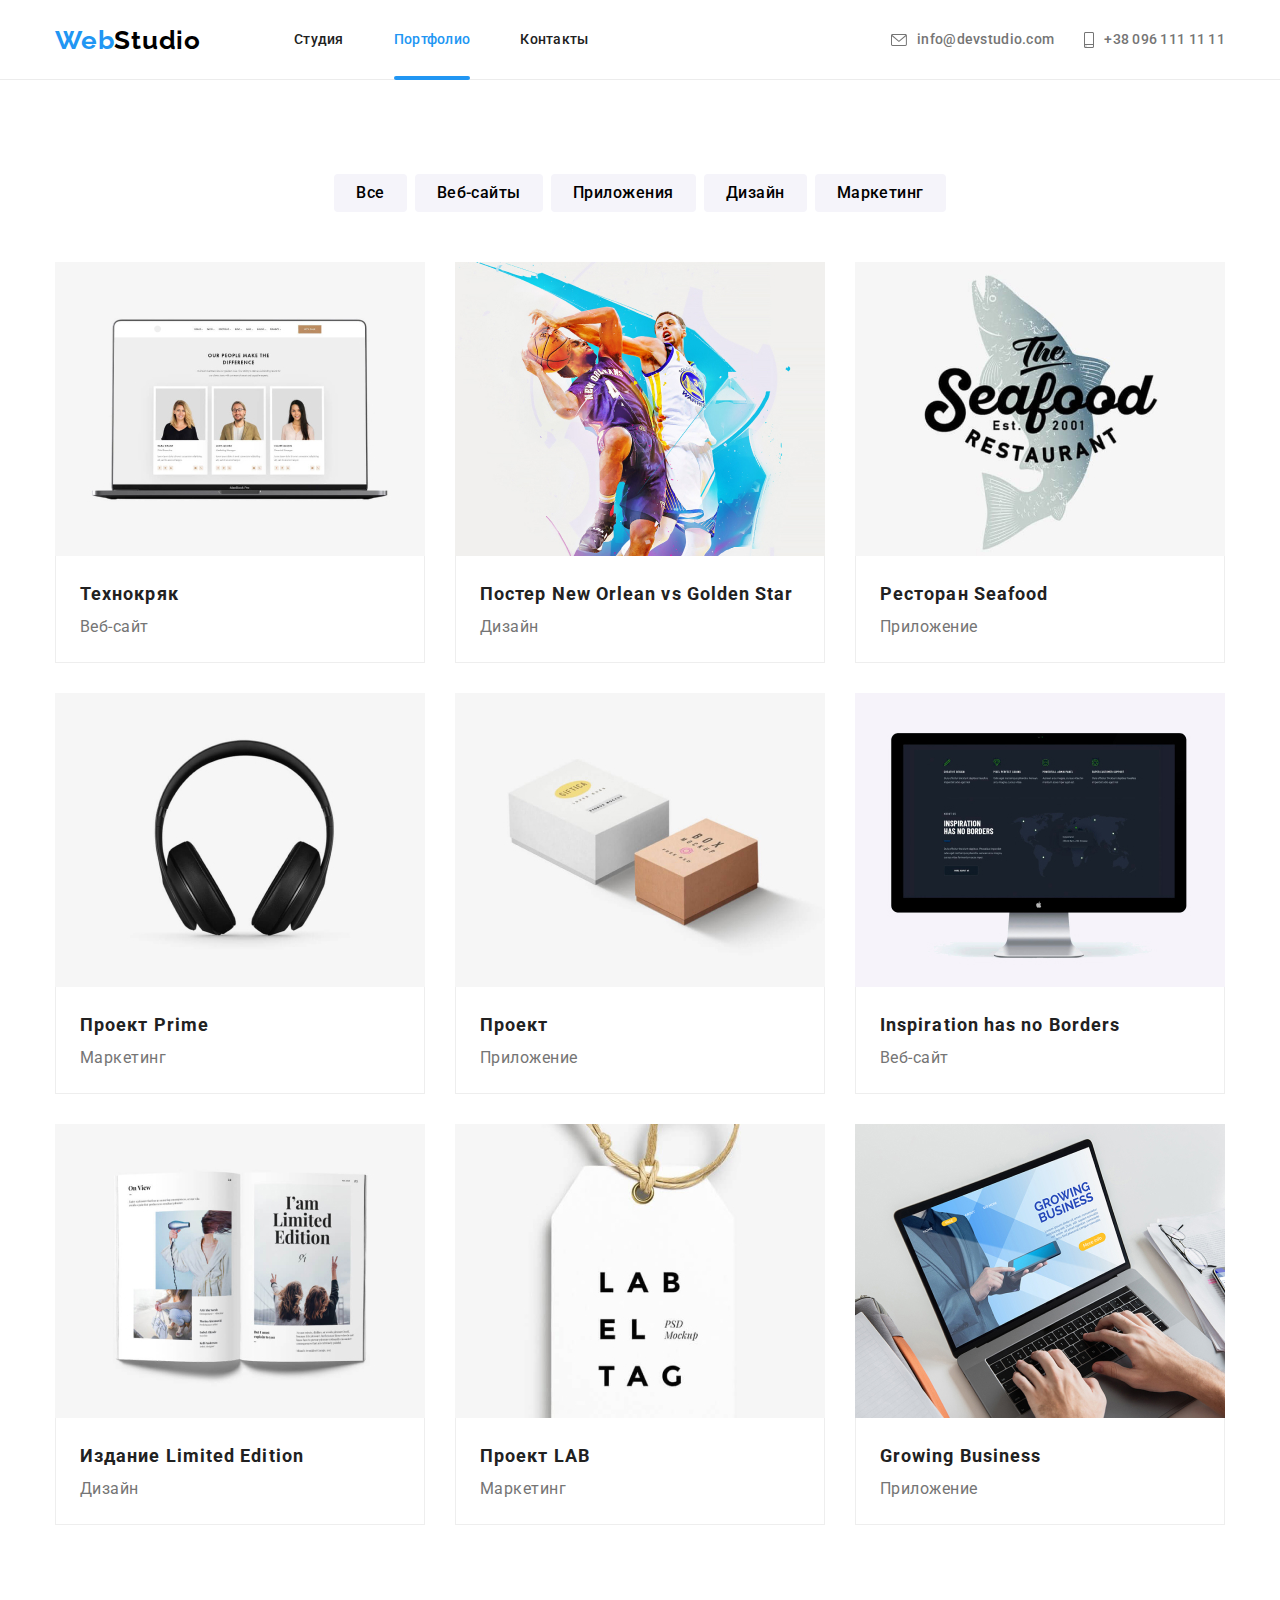
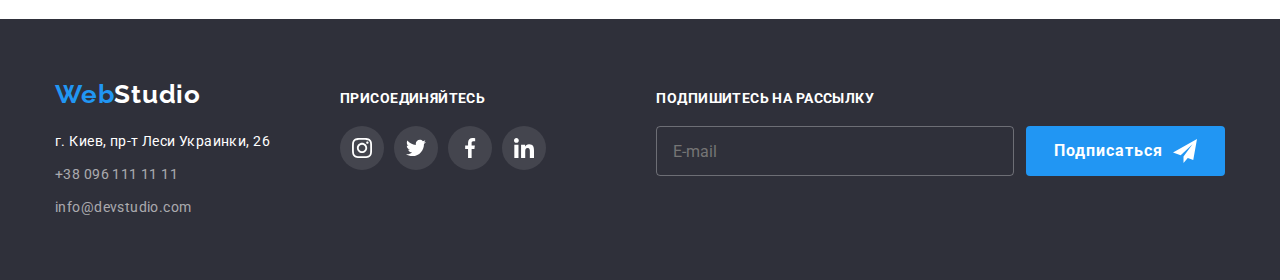
==== portfolio.html @ edb8c0cb "copy hw-6" ====
<!DOCTYPE html>
<html lang="ru">
  <head>
    <meta charset="UTF-8" />
    <meta http-equiv="X-UA-Compatible" content="IE=edge" />
    <meta name="viewport" content="width=device-width, initial-scale=1.0" />
    <title>Document</title>
    <link rel="preconnect" href="https://fonts.googleapis.com" />
    <link rel="preconnect" href="https://fonts.gstatic.com" crossorigin />
    <link
      href="https://fonts.googleapis.com/css2?family=Raleway:wght@700&family=Roboto:wght@400;500;700;900&display=swap"
      rel="stylesheet"
    />
    <link
      rel="stylesheet"
      href="https://cdnjs.cloudflare.com/ajax/libs/modern-normalize/1.1.0/modern-normalize.css"
    />
    <link rel="stylesheet" href="./css/styles.css" />
  </head>

  <body>
    <!-- header section -->
    <header class="header">
      <div class="header-container container">
        <nav class="navigation">
          <a class="logo link" lang="en" href="index.html">
            Web<span class="logo-header">Studio</span>
          </a>
          <ul class="nav-list list">
            <li class="nav-list-item">
              <a class="nav-list-link link accent" href="./index.html">Студия</a>
            </li>
            <li class="nav-list-item">
              <a class="nav-list-link link accent current" href="./portfolio.html">Портфолио</a>
            </li>
            <li class="nav-list-item">
              <a class="nav-list-link link accent" href="">Контакты</a>
            </li>
          </ul>
        </nav>
        <ul class="contacts list">
          <li class="contact-item">
            <a class="contact-link link accent" href="mailto:info@devstudio.com">
              <svg class="contact-icon" width="16" height="12">
                <use href="./images/icons.svg#envelope"></use>
              </svg>
              info@devstudio.com</a
            >
          </li>
          <li class="contact-item">
            <a class="contact-link link accent" href="tel:+380961111111">
              <svg class="contact-icon" width="10" height="16">
                <use href="./images/icons.svg#smartphone"></use>
              </svg>
              +38 096 111 11 11</a
            >
          </li>
        </ul>
      </div>
    </header>
    <!-- main content section -->
    <main class="portfolio">
      <!-- Filter section -->
      <section class="portfolio-filter section">
        <h1 class="portfolio-main-title visually-hidden">Портфолио</h1>
        <div class="portfolio-container container">
          <h2 class="filter-title visually-hidden">Примеры работ</h2>
          <ul class="filter-list list">
            <li class="filter-item">
              <button class="filter-button" type="button">Все</button>
            </li>
            <li class="filter-item">
              <button class="filter-button" type="button">Веб-сайты</button>
            </li>
            <li class="filter-item">
              <button class="filter-button" type="button">Приложения</button>
            </li>
            <li class="filter-item">
              <button class="filter-button" type="button">Дизайн</button>
            </li>
            <li class="filter-item">
              <button class="filter-button" type="button">Маркетинг</button>
            </li>
          </ul>

          <ul class="portfolio-list list">
            <li class="portfolio-item">
              <a href="" class="portfolio-link link">
                <div class="portfolio-img-overlay">
                  <img
                    class="portfolio-img"
                    src="./images/portfolio/technocrack.jpg"
                    alt="ноутбук"
                    width="370"
                    height="294"
                  />
                  <p class="portfolio-overlay">
                    Технокряк это современная площадка распространения коронавируса. Компании
                    используют эту платформу для цифрового шпионажа и атак на защищённые сервера
                    конкурентов.
                  </p>
                </div>

                <div class="portfolio-info">
                  <h3 class="portfolio-name">Технокряк</h3>
                  <p class="portfolio-type">Веб-сайт</p>
                </div>
              </a>
            </li>
            <li class="portfolio-item">
              <a href="" class="portfolio-link link">
                <div class="portfolio-img-overlay">
                  <img
                    class="portfolio-img"
                    src="./images/portfolio/basketball.jpg"
                    alt=",баскетболисты"
                    width="370"
                    height="294"
                  />
                  <p class="portfolio-overlay">
                    Технокряк это современная площадка распространения коронавируса. Компании
                    используют эту платформу для цифрового шпионажа и атак на защищённые сервера
                    конкурентов.
                  </p>
                </div>

                <div class="portfolio-info">
                  <h3 class="portfolio-name">Постер New Orlean vs Golden Star</h3>
                  <p class="portfolio-type">Дизайн</p>
                </div>
              </a>
            </li>
            <li class="portfolio-item">
              <a href="" class="portfolio-link link">
                <div class="portfolio-img-overlay">
                  <img
                    class="portfolio-img"
                    src="./images/portfolio/seafood.jpg"
                    alt="логотип seafood"
                    width="370"
                    height="294"
                  />
                  <p class="portfolio-overlay">
                    Технокряк это современная площадка распространения коронавируса. Компании
                    используют эту платформу для цифрового шпионажа и атак на защищённые сервера
                    конкурентов.
                  </p>
                </div>

                <div class="portfolio-info">
                  <h3 class="portfolio-name">Ресторан Seafood</h3>
                  <p class="portfolio-type">Приложение</p>
                </div>
              </a>
            </li>
            <li class="portfolio-item">
              <a href="" class="portfolio-link link">
                <div class="portfolio-img-overlay">
                  <img
                    class="portfolio-img"
                    src="./images/portfolio/prime.jpg"
                    alt="наушники"
                    width="370"
                    height="294"
                  />
                  <p class="portfolio-overlay">
                    Технокряк это современная площадка распространения коронавируса. Компании
                    используют эту платформу для цифрового шпионажа и атак на защищённые сервера
                    конкурентов.
                  </p>
                </div>

                <div class="portfolio-info">
                  <h3 class="portfolio-name">Проект Prime</h3>
                  <p class="portfolio-type">Маркетинг</p>
                </div></a
              >
            </li>
            <li class="portfolio-item">
              <a href="" class="portfolio-link link">
                <div class="portfolio-img-overlay">
                  <img
                    class="portfolio-img"
                    src="./images/portfolio/boxes.jpg"
                    alt="коробки"
                    width="370"
                    height="294"
                  />
                  <p class="portfolio-overlay">
                    Технокряк это современная площадка распространения коронавируса. Компании
                    используют эту платформу для цифрового шпионажа и атак на защищённые сервера
                    конкурентов.
                  </p>
                </div>

                <div class="portfolio-info">
                  <h3 class="portfolio-name">Проект</h3>
                  <p class="portfolio-type">Приложение</p>
                </div></a
              >
            </li>
            <li class="portfolio-item">
              <a href="" class="portfolio-link link">
                <div class="portfolio-img-overlay">
                  <img
                    class="portfolio-img"
                    src="./images/portfolio/no_bodrers_site.jpg"
                    alt="персональный компьютер"
                    width="370"
                    height="294"
                  />
                  <p class="portfolio-overlay">
                    Технокряк это современная площадка распространения коронавируса. Компании
                    используют эту платформу для цифрового шпионажа и атак на защищённые сервера
                    конкурентов.
                  </p>
                </div>

                <div class="portfolio-info">
                  <h3 class="portfolio-name">Inspiration has no Borders</h3>
                  <p class="portfolio-type">Веб-сайт</p>
                </div></a
              >
            </li>
            <li class="portfolio-item">
              <a href="" class="portfolio-link link">
                <div class="portfolio-img-overlay">
                  <img
                    class="portfolio-img"
                    src="./images/portfolio/limited_edition.jpg"
                    alt="книга"
                    width="370"
                    height="294"
                  />
                  <p class="portfolio-overlay">
                    Технокряк это современная площадка распространения коронавируса. Компании
                    используют эту платформу для цифрового шпионажа и атак на защищённые сервера
                    конкурентов.
                  </p>
                </div>

                <div class="portfolio-info">
                  <h3 class="portfolio-name">Издание Limited Edition</h3>
                  <p class="portfolio-type">Дизайн</p>
                </div></a
              >
            </li>
            <li class="portfolio-item">
              <a href="" class="portfolio-link link">
                <div class="portfolio-img-overlay">
                  <img
                    class="portfolio-img"
                    src="./images/portfolio/lablel_tag.jpg"
                    alt="этикетка"
                    width="370"
                    height="294"
                  />
                  <p class="portfolio-overlay">
                    Технокряк это современная площадка распространения коронавируса. Компании
                    используют эту платформу для цифрового шпионажа и атак на защищённые сервера
                    конкурентов.
                  </p>
                </div>

                <div class="portfolio-info">
                  <h3 class="portfolio-name">Проект LAB</h3>
                  <p class="portfolio-type">Маркетинг</p>
                </div></a
              >
            </li>
            <li class="portfolio-item">
              <a href="" class="portfolio-link link">
                <div class="portfolio-img-overlay">
                  <img
                    class="portfolio-img"
                    src="./images/portfolio/growing_business.jpg"
                    alt="ноутбук"
                    width="370"
                    height="294"
                  />
                  <p class="portfolio-overlay">
                    Технокряк это современная площадка распространения коронавируса. Компании
                    используют эту платформу для цифрового шпионажа и атак на защищённые сервера
                    конкурентов.
                  </p>
                </div>

                <div class="portfolio-info">
                  <h3 class="portfolio-name">Growing Business</h3>
                  <p class="portfolio-type">Приложение</p>
                </div></a
              >
            </li>
          </ul>
        </div>
      </section>
    </main>
    <!-- footer section -->
    <footer class="footer">
      <div class="footer-container container">
        <div class="footer-contact-container">
          <a class="logo link" lang="en" href="index.html">
            Web<span class="logo-footer">Studio</span>
          </a>
          <address class="address">
            <p class="address-text description">г. Киев, пр-т Леси Украинки, 26</p>
            <ul class="contact-footer-list list">
              <li class="contact-footer-item">
                <a class="contact-footer-link link accent description" href="tel:+380961111111"
                  >+38 096 111 11 11</a
                >
              </li>
              <li class="contact-footer-item">
                <a
                  class="contact-footer-link link accent description"
                  lang="en"
                  href="mailto:info@devstudio.com"
                  >info@devstudio.com</a
                >
              </li>
            </ul>
          </address>
        </div>

        <div class="footer-socials-container">
          <h3 class="footer-socials-title">присоединяйтесь</h3>
          <ul class="footer-socials-list list">
            <li class="social-item">
              <a href="" class="footer-social-link social-bg link">
                <svg class="social-icon" width="20" height="20">
                  <use href="./images/icons.svg#instagram"></use>
                </svg>
              </a>
            </li>
            <li class="social-item">
              <a href="" class="footer-social-link social-bg link">
                <svg class="social-icon" width="20" height="20">
                  <use href="./images/icons.svg#twitter"></use>
                </svg>
              </a>
            </li>
            <li class="social-item">
              <a href="" class="footer-social-link social-bg link">
                <svg class="social-icon" width="20" height="20">
                  <use href="./images/icons.svg#facebook"></use>
                </svg>
              </a>
            </li>
            <li class="social-item">
              <a href="" class="footer-social-link social-bg link">
                <svg class="social-icon" width="20" height="20">
                  <use href="./images/icons.svg#linkedin"></use>
                </svg>
              </a>
            </li>
          </ul>
        </div>
        <div class="footer-form-container">
          <h3 class="footer-socials-title">Подпишитесь на рассылку</h3>
          <form class="footer-form">
            <label class="footer-form-field">
              <input class="footer-input" type="email" placeholder="E-mail" />
            </label>
            <button class="footer-form-btn button" type="submit">
              <span class="footer-btn-content">
                <p class="footer-btn-name">Подписаться</p>
                <svg class="footer-btn-icon" width="24" height="24">
                  <use href="./images/icons.svg#telegram"></use>
                </svg>
              </span>
            </button>
          </form>
        </div>
      </div>
    </footer>
  </body>
</html>
---- css/styles.css ----
:root {
  --primary-font-family: 'Roboto', sans-serif;
  --secondary-font-family: 'Raleway', sans-serif;
  --accent-color: #2196f3;
  --primary-title-color: #212121;
  --secondary-title-color: #ffffff;
  --text-color: #757575;
  --primary-logo-color: #000000;
  --secondary-logo-color: #ffffff;
  --primery-background-color: #ffffff;
  --secondary-background-color: #2f303a;
  --button-hover: #188ce8;
  --secondary-main-bg-color: #f5f4fa;
  --primery-icon-color: #afb1b8;
  --social-bg-colour: transparent;
}

.list {
  list-style: none;
}
.link {
  text-decoration: none;
}

h1,
h2,
h3,
h4,
h5,
h6,
p {
  margin-top: 0;
  margin-bottom: 0;
}

ul,
ol {
  margin-top: 0;
  margin-bottom: 0;
  padding-left: 0;
}

body {
  margin: 0;

  color: var(--primary-title-color);

  font-family: var(--primary-font-family);
}

/* =====START COMPONENTS===== */

.visually-hidden {
  position: absolute;
  width: 1px;
  height: 1px;
  margin: -1px;
  border: 0;
  padding: 0;
  white-space: nowrap;
  clip-path: inset(100%);
  clip: rect(0 0 0 0);
  overflow: hidden;
}

.container {
  width: 1200px;
  margin: 0 auto;
  padding-right: 15px;
  padding-left: 15px;
}

.section {
  padding-top: 94px;
  padding-bottom: 94px;
}

.accent:hover,
.accent:focus {
  color: var(--accent-color);
}

.button {
  padding: 10px 32px;
  border: none;
  border-radius: 4px;
  cursor: pointer;

  color: var(--secondary-title-color);
  background-color: var(--accent-color);

  font-family: var(--primary-font-family);
  font-weight: 700;
  font-size: 16px;
  line-height: 1.88;
  letter-spacing: 0.06em;
  transition: background-color 250ms cubic-bezier(0.4, 0, 0.2, 1);
}

.button:hover,
.button:focus {
  background-color: var(--button-hover);
}

.sabtitle {
  margin-bottom: 50px;
  font-weight: 700;
  font-size: 36px;
  line-height: 1.17;
  text-align: center;
  letter-spacing: 0.03em;
}

.description {
  font-size: 14px;
  line-height: 1.71;
  letter-spacing: 0.03em;
}

.social-bg {
  display: flex;
  width: 44px;
  height: 44px;
  background-color: transparent;
  justify-content: center;
  align-items: center;
  border-radius: 50%;
  transition: background-color 250ms cubic-bezier(0.4, 0, 0.2, 1);
}

.social-item:not(:last-child) {
  margin-right: 10px;
}

.social-bg:hover,
.social-bg:focus {
  background-color: var(--accent-color);
}

/* =====END COMPONENTS===== */

/* ======START HEADER====== */

.header-container {
  display: flex;
  align-items: center;
}

.header {
  position: relative;
  background-color: var(--primery-background-color);
  font-weight: 500;
  font-size: 14px;
  line-height: 1.14;
  letter-spacing: 0.02em;
}

.header::after {
  position: absolute;
  bottom: 0;
  left: 0;
  content: '';
  width: 100%;
  height: 1px;
  background-color: #ececec;
}

.navigation {
  display: flex;
  align-items: center;
}

.logo {
  color: var(--accent-color);

  font-family: var(--secondary-font-family);
  font-weight: 700;
  font-size: 26px;
  line-height: 1.19;
  letter-spacing: 0.03em;
}
.logo-header {
  margin-right: 93px;

  color: var(--primary-logo-color);
}

.nav-list {
  display: flex;
}

.nav-list-item:not(:last-child) {
  margin-right: 50px;
}

.nav-list-link {
  position: relative;
  display: inline-block;
  padding: 32px 0;
  color: var(--primary-title-color);
  transition: color 250ms cubic-bezier(0.4, 0, 0.2, 1);
}

.nav-list-link.current::after {
  content: '';
  position: absolute;
  background-color: var(--accent-color);
  bottom: 0;
  left: 0;
  width: 100%;
  height: 4px;
  border-radius: 2px;
  z-index: 1;
}

.nav-list-link.current {
  color: var(--accent-color);
}

.contacts {
  display: flex;
  margin-left: auto;
}

.contact-item:not(:last-child) {
  margin-right: 30px;
}

.contact-link {
  display: flex;
  justify-content: center;
  align-items: center;
  color: var(--text-color);
  transition: color 250ms cubic-bezier(0.4, 0, 0.2, 1);
}

.contact-icon {
  fill: currentColor;
  margin-right: 10px;
}

/* ======END HEADER====== */

.main-section {
  background-color: var(--primery-background-color);
}

/* ======START HERO====== */

.hero {
  max-width: 1600px;
  height: 600px;
  margin: 0 auto;
  padding-top: 200px;
  padding-bottom: 200px;

  background-image: linear-gradient(to right, rgba(47, 48, 58, 0.4), rgba(47, 48, 58, 0.4)),
    url(../images/bg-img.jpg);
  border: 1px solid #000000;
  background-size: cover;
  background-repeat: no-repeat;
  background-color: #c4c4c4;
  text-align: center;
}

.main-title {
  margin-bottom: 30px;

  color: var(--secondary-title-color);

  font-weight: 900;
  font-size: 44px;
  line-height: 1.36;
  letter-spacing: 0.06em;
  text-transform: uppercase;
}

/* ======END HERO====== */

/* ======START MAIN FEATURES====== */

.features-list {
  display: flex;
  justify-content: space-between;
}

.icon {
  display: flex;
  height: 120px;
  background-color: var(--secondary-main-bg-color);
  justify-content: center;
  align-items: center;
  border-radius: 4px;
  margin-bottom: 30px;
}

.main-features-item::before {
  content: '';
  display: block;
  height: 120px;
  margin-bottom: 30px;
  border-radius: 4px;
  background-size: 70px 70px;
  background-repeat: no-repeat;
  background-position: center;
  background-color: var(--secondary-main-bg-color);
}

.satellite-dish::before {
  background-image: url(../images/main-features/satellite-dish.svg);
}

.watches::before {
  background-image: url(../images/main-features/watches.svg);
}

.diagram::before {
  background-image: url(../images/main-features/diagram.svg);
}

.astronaut::before {
  background-image: url(../images/main-features/astronaut.svg);
}

.main-features-item {
  flex-basis: calc((100% - 90px) / 4);
}

.main-features-title {
  margin-bottom: 10px;

  font-weight: 700;
  font-size: 14px;
  line-height: 1.14;
  letter-spacing: 0.03em;
  text-transform: uppercase;
}

.text {
  color: var(--text-color);
}

/* ======END MAIN FEATURES====== */

/* ======START WORK PROCESS====== */

.work-process {
  padding-top: 0;
}

.work-process-list {
  display: flex;
  justify-content: space-between;
}

.work-process-item {
  position: relative;
}

.work-process-subtitle {
  position: absolute;
  bottom: 0;
  left: 0;

  display: block;

  width: 100%;
  padding-top: 27px;
  padding-bottom: 27px;
  text-align: center;

  background-color: rgba(47, 48, 58, 0.8);
  color: var(--secondary-title-color);

  font-size: 14px;
  line-height: 16px;
  text-align: center;
  letter-spacing: 0.03em;
  text-transform: uppercase;
}

.work-process-img {
  display: block;
}

/* ======END WORK PROCESS====== */

/* ======START OUR TEAM====== */

.our-team {
  background-color: var(--secondary-main-bg-color);
}

.our-team-title {
  margin-bottom: 50px;
}

.employees-list {
  display: flex;
  flex-wrap: wrap;
  margin-left: -30px;
  margin-top: -30px;
}

.employee {
  flex-basis: calc(100% / 4 - 30px);
  margin-left: 30px;
  margin-top: 30px;

  text-align: center;
  background-color: var(--primery-background-color);
  border-radius: 0px 0px 4px 4px;
  box-shadow: 0px 1px 3px rgba(0, 0, 0, 0.12), 0px 1px 1px rgba(0, 0, 0, 0.14),
    0px 2px 1px rgba(0, 0, 0, 0.2);
}

.employee-img {
  display: block;
}

.employeee-info-container {
  padding: 30px 32px;
}

.employee-name,
.position {
  font-size: 16px;
  line-height: 1.19;
  letter-spacing: 0.03em;
}

.employee-name {
  font-weight: 500;
  margin-bottom: 10px;
}

.position {
  color: var(--text-color);
  font-weight: 400;
  margin-bottom: 10px;
}

.socials-list {
  display: flex;
  justify-content: center;
}

.social-icon {
  fill: #afb1b8;
  transition: fill 250ms cubic-bezier(0.4, 0, 0.2, 1);
}

.employee-social-link:hover .social-icon,
.employee-social-link:focus .social-icon {
  fill: #ffffff;
}
/* ======END OUR TEAM====== */

/* ======START CLIENTS====== */
.clients-list {
  display: flex;
  flex-wrap: wrap;
  margin-left: -30px;
  margin-top: -30px;
}

.client-item {
  flex-basis: calc(100% / 6 - 30px);
  margin-left: 30px;
  margin-top: 30px;
}

.client-link {
  display: flex;
  height: 92px;
  width: 170px;
  border: 1px solid var(--primery-icon-color);
  border-radius: 4px;
  justify-content: center;
  align-items: center;
  transition: border 250ms cubic-bezier(0.4, 0, 0.2, 1);
}

.client-link:hover,
.client-link:focus {
  border-color: var(--accent-color);
}

.client-icon {
  fill: var(--primery-icon-color);
  transition: fill 250ms cubic-bezier(0.4, 0, 0.2, 1);
}
.client-link:hover .client-icon,
.client-link:focus .client-icon {
  fill: var(--accent-color);
}

/* ======END CLIENTS====== */

/* ======START FOOTER====== */

.footer {
  padding-top: 60px;
  padding-bottom: 60px;

  background-color: var(--secondary-background-color);
  color: var(--secondary-title-color);
}

.footer-container {
  display: flex;
  align-items: baseline;
}

.logo-footer {
  color: var(--secondary-logo-color);
}

.footer .logo {
  display: inline-block;
  margin-bottom: 20px;
}

.address {
  font-style: normal;
}

.address-text {
  margin-bottom: 9px;
}

.contact-footer-item:not(:last-child) {
  margin-bottom: 9px;
}

.contact-footer-link {
  color: rgba(255, 255, 255, 0.6);
  transition: color 250ms cubic-bezier(0.4, 0, 0.2, 1);
}

.footer-contact-container {
  margin-right: 70px;
}

.footer-socials-title {
  font-weight: bold;
  font-size: 14px;
  line-height: 16px;
  letter-spacing: 0.03em;
  text-transform: uppercase;
  margin-bottom: 20px;
}

.footer-socials-list {
  display: flex;
}

.footer-social-link {
  background-color: rgba(255, 255, 255, 0.1);
}

.footer-social-link .social-icon {
  fill: var(--secondary-title-color);
}

.footer-form-container {
  margin-left: auto;
}

.footer-form {
  display: flex;
}

.footer-form-field {
  margin-right: 12px;
}

.footer-input {
  padding-left: 16px;
  width: 358px;
  height: 50px;
  background-color: transparent;
  border: 1px solid rgba(255, 255, 255, 0.3);
  border-radius: 4px;
  color: #ffffff;
}

.footer-input:focus {
  outline: none;
}

.footer-btn-content {
  display: flex;
  justify-content: center;
  align-items: center;
}

.footer-form-btn {
  padding-left: 28px;
  padding-right: 28px;
}

.footer-btn-name {
  margin-right: 10px;
}

/* ======END FOOTER====== */

/* START MODAL WINDOW */
.backdrop {
  position: fixed;
  top: 0;
  left: 0;
  width: 100vw;
  height: 100vh;
  background-color: rgba(0, 0, 0, 0.2);
  transition: opacity 250ms cubic-bezier(0.4, 0, 0.2, 1),
    visibility 250ms cubic-bezier(0.4, 0, 0.2, 1);
}

.backdrop.is-hidden {
  opacity: 0;
  visibility: hidden;
  pointer-events: none;
}

.modal {
  position: absolute;
  top: 50%;
  left: 50%;
  transform: translate(-50%, -50%);
  border-radius: 4px;
  width: 528px;
  height: 581px;

  padding: 40px;
  background-color: var(--primery-background-color);
  box-shadow: 0px 1px 3px rgba(0, 0, 0, 0.12), 0px 1px 1px rgba(0, 0, 0, 0.14),
    0px 2px 1px rgba(0, 0, 0, 0.2);
}

.modal-close-btn {
  display: flex;
  justify-content: center;
  align-items: center;
  width: 30px;
  height: 30px;
  border-radius: 50%;
  border: 1px solid rgba(0, 0, 0, 0.1);
  background-color: transparent;
  padding: 0;
  position: absolute;
  top: 8px;
  right: 8px;
  cursor: pointer;
  transition: fill 250ms cubic-bezier(0.4, 0, 0.2, 1);
}

.modal-close-btn:hover,
.modal-close-btn:focus {
  fill: var(--accent-color);
}

.contact-form-title {
  margin-bottom: 12px;

  font-weight: 700;
  font-size: 20px;
  line-height: 1.15;
  text-align: center;
  letter-spacing: 0.03em;
}

.contact-form-field {
  display: block;
  margin-bottom: 10px;
  display: block;
  font-weight: 400;
  font-size: 12px;
  line-height: 1.17;
  letter-spacing: 0.01em;

  color: #757575;
}

.contact-form-container {
  display: block;
  margin-top: 4px;
  position: relative;
}

.contact-form-input {
  width: 100%;
  height: 40px;

  padding-left: 42px;
  border: 1px solid rgba(33, 33, 33, 0.2);
  border-radius: 4px;
  transition: border-color 250ms cubic-bezier(0.4, 0, 0.2, 1);
}

.contact-form-input:focus {
  outline: none;
  border-color: var(--accent-color);
}

.contact-form-input:focus + .contact-form-icon {
  fill: var(--accent-color);
}

.contact-form-icon {
  position: absolute;
  top: 50%;
  left: 12px;
  transform: translateY(-50%);
  transition: fill 250ms cubic-bezier(0.4, 0, 0.2, 1);
}

.textarea-field {
  margin-bottom: 20px;
}

.texarea-input {
  display: block;
  height: 120px;

  margin-top: 4px;
  padding: 12px 16px;
  resize: none;
}

.texarea-input::placeholder {
  font-weight: 400;
  font-size: 14px;
  line-height: 1.14;
  letter-spacing: 0.01em;
  color: rgba(117, 117, 117, 0.5);
}

.checkbox-field {
  display: flex;
  align-items: center;
  justify-content: center;
  margin-bottom: 30px;
  padding-top: 5px;
  padding-bottom: 4px;

  font-weight: 400;
  font-size: 14px;
  line-height: 1.71px;
  letter-spacing: 0.03em;

  color: #757575;
}

.checkbox-field::before {
  content: '';
  width: 16px;
  height: 15px;
  border: 2px solid #000000;
  border-radius: 2px;
  cursor: pointer;
  margin-right: 8px;
}

.checkbox-form:focus + .checkbox-field::before {
  border-color: var(--accent-color);
}

.checkbox-form:checked:focus + .checkbox-field::before {
  background-color: var(--accent-color);
  background-image: url(../images/check_tick.svg);
  background-size: contain;
  background-origin: border-box;
  border-color: transparent;
}

.license-link {
  color: var(--accent-color);
}

.contact-form .button {
  display: block;
  margin: 0 auto;

  padding-left: 55px;
  padding-right: 55px;
}

/* START MODAL WINDOW */

/* PORTFOLIO */

.filter-list {
  display: flex;
  justify-content: center;
  margin-bottom: 50px;
}

.filter-item:not(:last-child) {
  margin-right: 8px;
}

.filter-button {
  padding-top: 6px;
  padding-right: 22px;
  padding-bottom: 6px;
  padding-left: 22px;

  background-color: #f5f4fa;

  font-family: var(--primary-font-family);
  border: none;
  cursor: pointer;
  font-style: normal;
  font-weight: 500;
  font-size: 16px;
  line-height: 1.63;
  text-align: center;
  letter-spacing: 0.03em;
  border-radius: 4px;
  transition: background-color 250ms cubic-bezier(0.4, 0, 0.2, 1),
    box-shadow 250ms cubic-bezier(0.4, 0, 0.2, 1);
}

.filter-button:hover,
.filter-button:focus {
  background-color: var(--accent-color);
  color: var(--secondary-title-color);
  box-shadow: 0px 3px 1px rgba(0, 0, 0, 0.1), 0px 1px 2px rgba(0, 0, 0, 0.08),
    0px 2px 2px rgba(0, 0, 0, 0.12);
}

.portfolio-list {
  display: flex;
  flex-wrap: wrap;
  margin-left: -30px;
  margin-top: -30px;
}

.portfolio-item {
  flex-basis: calc(100% / 3 - 30px);
  margin-left: 30px;
  margin-top: 30px;
}

.portfolio-link {
  display: block;
  color: inherit;
  transition: box-shadow 250ms cubic-bezier(0.4, 0, 0.2, 1);
}

.portfolio-link:hover {
  box-shadow: 0px 1px 1px rgba(0, 0, 0, 0.12), 0px 4px 4px rgba(0, 0, 0, 0.06),
    1px 4px 6px rgba(0, 0, 0, 0.16);
}

.portfolio-link:hover .portfolio-overlay,
.portfolio-link:focus .portfolio-overlay {
  transform: translateY(0);
}

.portfolio-img-overlay {
  position: relative;
  overflow: hidden;
}

.portfolio-overlay {
  position: absolute;
  top: 0;
  left: 0;
  width: 100%;
  height: 100%;
  overflow: auto;

  padding: 63px 24px;
  background-color: rgba(33, 150, 243, 0.9);
  color: var(--secondary-title-color);
  font-weight: 400;
  font-size: 18px;
  line-height: 1.56;
  letter-spacing: 0.03em;
  transform: translateY(100%);
  transition: transform 250ms cubic-bezier(0.4, 0, 0.2, 1);
}

.portfolio-img {
  display: block;
}

.portfolio-info {
  padding: 20px 24px;
  border: 1px solid #eeeeee;
  border-top: 0;

  background-color: var(--primery-background-color);
}

.portfolio-name {
  font-weight: 700;
  font-size: 18px;
  line-height: 2;
  letter-spacing: 0.06em;
}
.portfolio-type {
  color: var(--text-color);

  font-weight: 400;
  font-size: 16px;
  line-height: 1.88;
  letter-spacing: 0.03em;
}
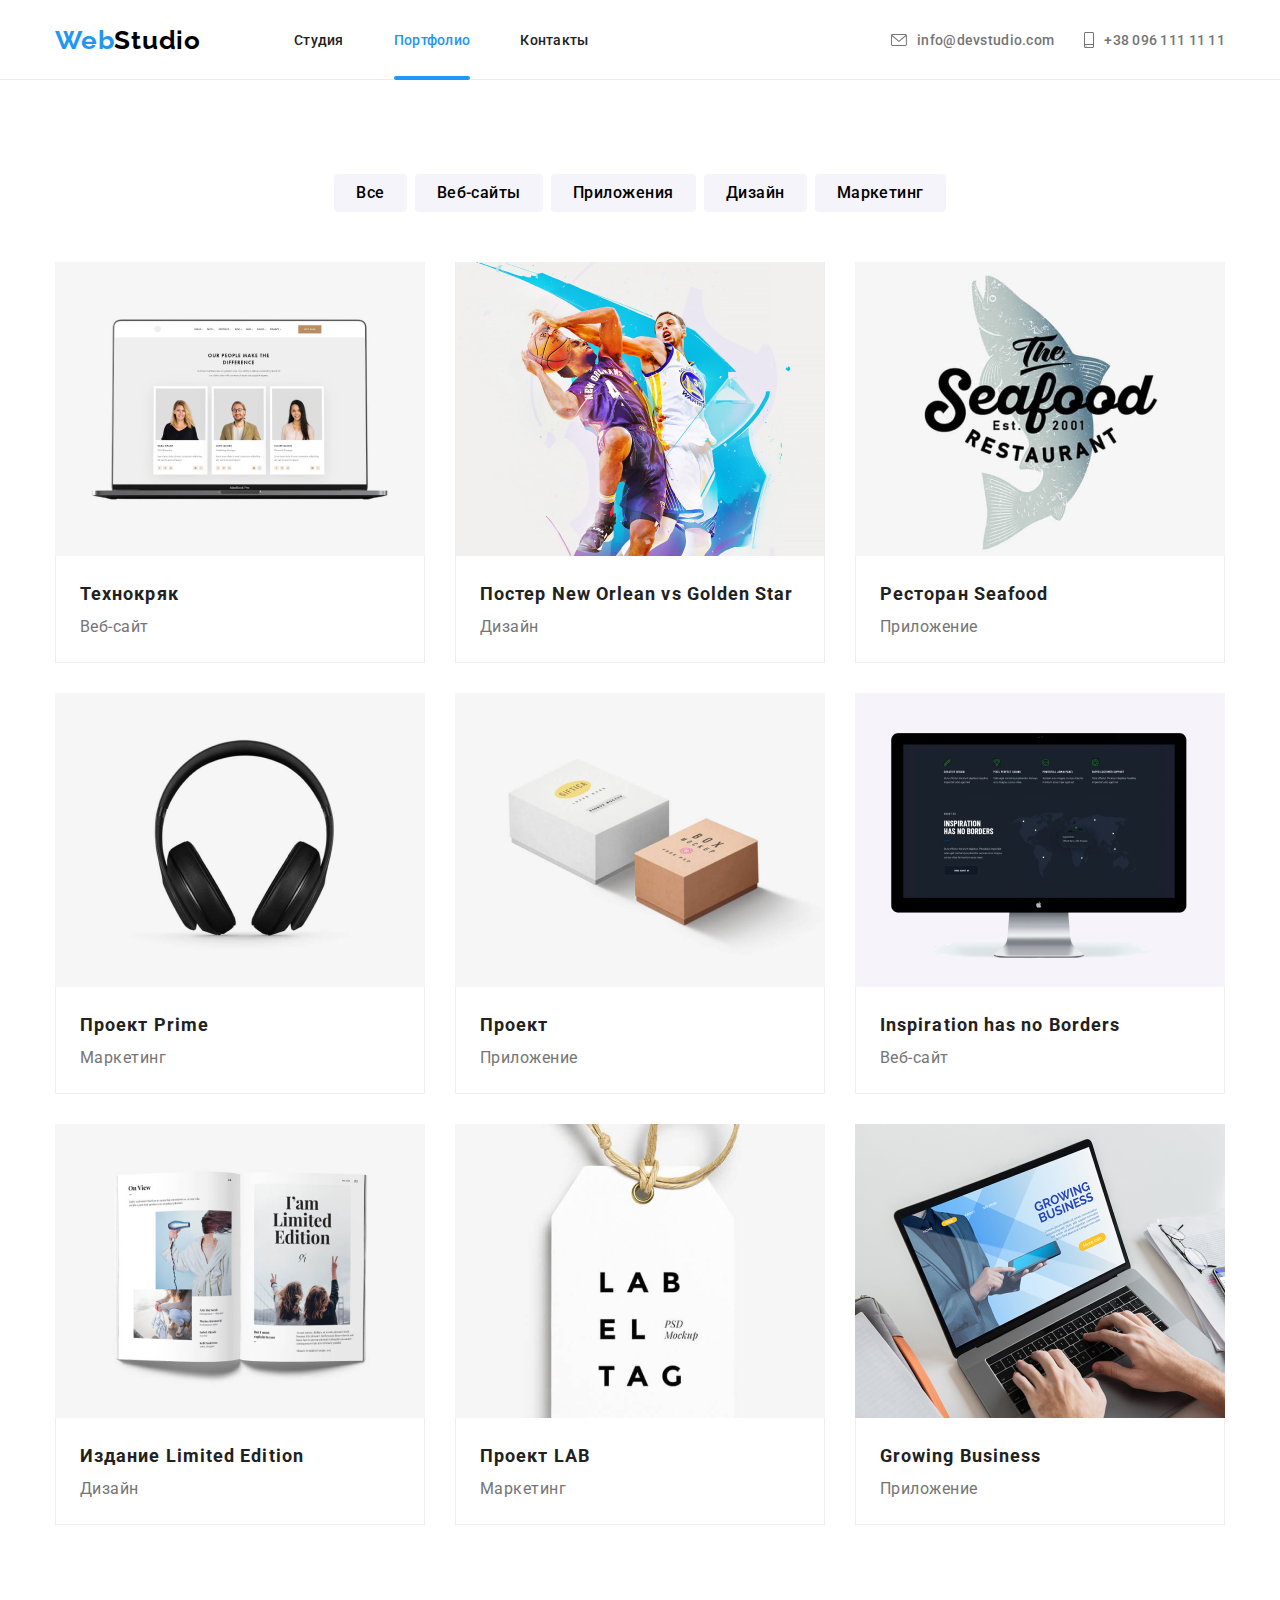
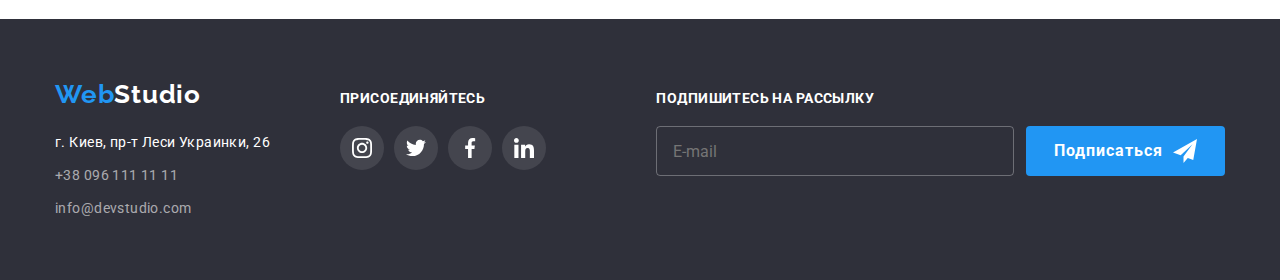
==== commit 5e7fd9e0: "added scss files" ====
--- a/portfolio.html
+++ b/portfolio.html
@@ -11,45 +11,41 @@
       href="https://fonts.googleapis.com/css2?family=Raleway:wght@700&family=Roboto:wght@400;500;700;900&display=swap"
       rel="stylesheet"
     />
-    <link
-      rel="stylesheet"
-      href="https://cdnjs.cloudflare.com/ajax/libs/modern-normalize/1.1.0/modern-normalize.css"
-    />
-    <link rel="stylesheet" href="./css/styles.css" />
+    <link rel="stylesheet" href="./css/main.min.css" />
   </head>
 
   <body>
     <!-- header section -->
     <header class="header">
-      <div class="header-container container">
+      <div class="container header-container">
         <nav class="navigation">
-          <a class="logo link" lang="en" href="index.html">
-            Web<span class="logo-header">Studio</span>
+          <a class="logo header_logo link" lang="en" href="index.html">
+            Web<span class="logo__theme_light">Studio</span>
           </a>
-          <ul class="nav-list list">
-            <li class="nav-list-item">
-              <a class="nav-list-link link accent" href="./index.html">Студия</a>
-            </li>
-            <li class="nav-list-item">
-              <a class="nav-list-link link accent current" href="./portfolio.html">Портфолио</a>
-            </li>
-            <li class="nav-list-item">
-              <a class="nav-list-link link accent" href="">Контакты</a>
+          <ul class="nav__list list">
+            <li class="nav__item">
+              <a class="nav__link link" href="./index.html">Студия</a>
+            </li>
+            <li class="nav__item">
+              <a class="nav__link link current" href="./portfolio.html">Портфолио</a>
+            </li>
+            <li class="nav__item">
+              <a class="nav__link link" href="">Контакты</a>
             </li>
           </ul>
         </nav>
-        <ul class="contacts list">
-          <li class="contact-item">
-            <a class="contact-link link accent" href="mailto:info@devstudio.com">
-              <svg class="contact-icon" width="16" height="12">
+        <ul class="contact-list list">
+          <li class="contact-list__item">
+            <a class="contact-list__link link" href="mailto:info@devstudio.com">
+              <svg class="contact-list__icon" width="16" height="12">
                 <use href="./images/icons.svg#envelope"></use>
               </svg>
               info@devstudio.com</a
             >
           </li>
-          <li class="contact-item">
-            <a class="contact-link link accent" href="tel:+380961111111">
-              <svg class="contact-icon" width="10" height="16">
+          <li class="contact-list__item">
+            <a class="contact-list__link link" href="tel:+380961111111">
+              <svg class="contact-list__icon" width="10" height="16">
                 <use href="./images/icons.svg#smartphone"></use>
               </svg>
               +38 096 111 11 11</a
@@ -62,232 +58,231 @@
     <main class="portfolio">
       <!-- Filter section -->
       <section class="portfolio-filter section">
-        <h1 class="portfolio-main-title visually-hidden">Портфолио</h1>
-        <div class="portfolio-container container">
-          <h2 class="filter-title visually-hidden">Примеры работ</h2>
-          <ul class="filter-list list">
-            <li class="filter-item">
-              <button class="filter-button" type="button">Все</button>
-            </li>
-            <li class="filter-item">
-              <button class="filter-button" type="button">Веб-сайты</button>
-            </li>
-            <li class="filter-item">
-              <button class="filter-button" type="button">Приложения</button>
-            </li>
-            <li class="filter-item">
-              <button class="filter-button" type="button">Дизайн</button>
-            </li>
-            <li class="filter-item">
-              <button class="filter-button" type="button">Маркетинг</button>
+        <h1 class="title visually-hidden">Портфолио</h1>
+        <div class="container">
+          <h2 class="section-title visually-hidden">Примеры работ</h2>
+          <ul class="button-list list">
+            <li class="button-list__item">
+              <button class="button-list__button" type="button">Все</button>
+            </li>
+            <li class="button-list__item">
+              <button class="button-list__button" type="button">Веб-сайты</button>
+            </li>
+            <li class="button-list__item">
+              <button class="button-list__button" type="button">Приложения</button>
+            </li>
+            <li class="button-list__item">
+              <button class="button-list__button" type="button">Дизайн</button>
+            </li>
+            <li class="button-list__item">
+              <button class="button-list__button" type="button">Маркетинг</button>
             </li>
           </ul>
-
           <ul class="portfolio-list list">
-            <li class="portfolio-item">
-              <a href="" class="portfolio-link link">
-                <div class="portfolio-img-overlay">
-                  <img
-                    class="portfolio-img"
+            <li class="portfolio-list__item">
+              <a href="" class="portfolio-list__link link">
+                <div class="overlay">
+                  <img
+                    class="overlay__img"
                     src="./images/portfolio/technocrack.jpg"
                     alt="ноутбук"
                     width="370"
                     height="294"
                   />
-                  <p class="portfolio-overlay">
-                    Технокряк это современная площадка распространения коронавируса. Компании
-                    используют эту платформу для цифрового шпионажа и атак на защищённые сервера
-                    конкурентов.
-                  </p>
-                </div>
-
-                <div class="portfolio-info">
-                  <h3 class="portfolio-name">Технокряк</h3>
-                  <p class="portfolio-type">Веб-сайт</p>
-                </div>
-              </a>
-            </li>
-            <li class="portfolio-item">
-              <a href="" class="portfolio-link link">
-                <div class="portfolio-img-overlay">
-                  <img
-                    class="portfolio-img"
+                  <p class="overlay__description">
+                    Технокряк это современная площадка распространения коронавируса. Компании
+                    используют эту платформу для цифрового шпионажа и атак на защищённые сервера
+                    конкурентов.
+                  </p>
+                </div>
+
+                <div class="meta-data">
+                  <h3 class="meta-data__name">Технокряк</h3>
+                  <p class="meta-data__type">Веб-сайт</p>
+                </div>
+              </a>
+            </li>
+            <li class="portfolio-list__item">
+              <a href="" class="portfolio-list__link link">
+                <div class="overlay">
+                  <img
+                    class="overlay__img"
                     src="./images/portfolio/basketball.jpg"
                     alt=",баскетболисты"
                     width="370"
                     height="294"
                   />
-                  <p class="portfolio-overlay">
-                    Технокряк это современная площадка распространения коронавируса. Компании
-                    используют эту платформу для цифрового шпионажа и атак на защищённые сервера
-                    конкурентов.
-                  </p>
-                </div>
-
-                <div class="portfolio-info">
-                  <h3 class="portfolio-name">Постер New Orlean vs Golden Star</h3>
-                  <p class="portfolio-type">Дизайн</p>
-                </div>
-              </a>
-            </li>
-            <li class="portfolio-item">
-              <a href="" class="portfolio-link link">
-                <div class="portfolio-img-overlay">
-                  <img
-                    class="portfolio-img"
+                  <p class="overlay__description">
+                    Технокряк это современная площадка распространения коронавируса. Компании
+                    используют эту платформу для цифрового шпионажа и атак на защищённые сервера
+                    конкурентов.
+                  </p>
+                </div>
+
+                <div class="meta-data">
+                  <h3 class="meta-data__name">Постер New Orlean vs Golden Star</h3>
+                  <p class="meta-data__type">Дизайн</p>
+                </div>
+              </a>
+            </li>
+            <li class="portfolio-list__item">
+              <a href="" class="portfolio-list__link link">
+                <div class="overlay">
+                  <img
+                    class="overlay__img"
                     src="./images/portfolio/seafood.jpg"
                     alt="логотип seafood"
                     width="370"
                     height="294"
                   />
-                  <p class="portfolio-overlay">
-                    Технокряк это современная площадка распространения коронавируса. Компании
-                    используют эту платформу для цифрового шпионажа и атак на защищённые сервера
-                    конкурентов.
-                  </p>
-                </div>
-
-                <div class="portfolio-info">
-                  <h3 class="portfolio-name">Ресторан Seafood</h3>
-                  <p class="portfolio-type">Приложение</p>
-                </div>
-              </a>
-            </li>
-            <li class="portfolio-item">
-              <a href="" class="portfolio-link link">
-                <div class="portfolio-img-overlay">
-                  <img
-                    class="portfolio-img"
+                  <p class="overlay__description">
+                    Технокряк это современная площадка распространения коронавируса. Компании
+                    используют эту платформу для цифрового шпионажа и атак на защищённые сервера
+                    конкурентов.
+                  </p>
+                </div>
+
+                <div class="meta-data">
+                  <h3 class="meta-data__name">Ресторан Seafood</h3>
+                  <p class="meta-data__type">Приложение</p>
+                </div>
+              </a>
+            </li>
+            <li class="portfolio-list__item">
+              <a href="" class="portfolio-list__link link">
+                <div class="overlay">
+                  <img
+                    class="overlay__img"
                     src="./images/portfolio/prime.jpg"
                     alt="наушники"
                     width="370"
                     height="294"
                   />
-                  <p class="portfolio-overlay">
-                    Технокряк это современная площадка распространения коронавируса. Компании
-                    используют эту платформу для цифрового шпионажа и атак на защищённые сервера
-                    конкурентов.
-                  </p>
-                </div>
-
-                <div class="portfolio-info">
-                  <h3 class="portfolio-name">Проект Prime</h3>
-                  <p class="portfolio-type">Маркетинг</p>
-                </div></a
-              >
-            </li>
-            <li class="portfolio-item">
-              <a href="" class="portfolio-link link">
-                <div class="portfolio-img-overlay">
-                  <img
-                    class="portfolio-img"
+                  <p class="overlay__description">
+                    Технокряк это современная площадка распространения коронавируса. Компании
+                    используют эту платформу для цифрового шпионажа и атак на защищённые сервера
+                    конкурентов.
+                  </p>
+                </div>
+
+                <div class="meta-data">
+                  <h3 class="meta-data__name">Проект Prime</h3>
+                  <p class="meta-data__type">Маркетинг</p>
+                </div></a
+              >
+            </li>
+            <li class="portfolio-list__item">
+              <a href="" class="portfolio-list__link link">
+                <div class="overlay">
+                  <img
+                    class="overlay__img"
                     src="./images/portfolio/boxes.jpg"
                     alt="коробки"
                     width="370"
                     height="294"
                   />
-                  <p class="portfolio-overlay">
-                    Технокряк это современная площадка распространения коронавируса. Компании
-                    используют эту платформу для цифрового шпионажа и атак на защищённые сервера
-                    конкурентов.
-                  </p>
-                </div>
-
-                <div class="portfolio-info">
-                  <h3 class="portfolio-name">Проект</h3>
-                  <p class="portfolio-type">Приложение</p>
-                </div></a
-              >
-            </li>
-            <li class="portfolio-item">
-              <a href="" class="portfolio-link link">
-                <div class="portfolio-img-overlay">
-                  <img
-                    class="portfolio-img"
+                  <p class="overlay__description">
+                    Технокряк это современная площадка распространения коронавируса. Компании
+                    используют эту платформу для цифрового шпионажа и атак на защищённые сервера
+                    конкурентов.
+                  </p>
+                </div>
+
+                <div class="meta-data">
+                  <h3 class="meta-data__name">Проект</h3>
+                  <p class="meta-data__type">Приложение</p>
+                </div></a
+              >
+            </li>
+            <li class="portfolio-list__item">
+              <a href="" class="portfolio-list__link link">
+                <div class="overlay">
+                  <img
+                    class="overlay__img"
                     src="./images/portfolio/no_bodrers_site.jpg"
                     alt="персональный компьютер"
                     width="370"
                     height="294"
                   />
-                  <p class="portfolio-overlay">
-                    Технокряк это современная площадка распространения коронавируса. Компании
-                    используют эту платформу для цифрового шпионажа и атак на защищённые сервера
-                    конкурентов.
-                  </p>
-                </div>
-
-                <div class="portfolio-info">
-                  <h3 class="portfolio-name">Inspiration has no Borders</h3>
-                  <p class="portfolio-type">Веб-сайт</p>
-                </div></a
-              >
-            </li>
-            <li class="portfolio-item">
-              <a href="" class="portfolio-link link">
-                <div class="portfolio-img-overlay">
-                  <img
-                    class="portfolio-img"
+                  <p class="overlay__description">
+                    Технокряк это современная площадка распространения коронавируса. Компании
+                    используют эту платформу для цифрового шпионажа и атак на защищённые сервера
+                    конкурентов.
+                  </p>
+                </div>
+
+                <div class="meta-data">
+                  <h3 class="meta-data__name">Inspiration has no Borders</h3>
+                  <p class="meta-data__type">Веб-сайт</p>
+                </div></a
+              >
+            </li>
+            <li class="portfolio-list__item">
+              <a href="" class="portfolio-list__link link">
+                <div class="overlay">
+                  <img
+                    class="overlay__img"
                     src="./images/portfolio/limited_edition.jpg"
                     alt="книга"
                     width="370"
                     height="294"
                   />
-                  <p class="portfolio-overlay">
-                    Технокряк это современная площадка распространения коронавируса. Компании
-                    используют эту платформу для цифрового шпионажа и атак на защищённые сервера
-                    конкурентов.
-                  </p>
-                </div>
-
-                <div class="portfolio-info">
-                  <h3 class="portfolio-name">Издание Limited Edition</h3>
-                  <p class="portfolio-type">Дизайн</p>
-                </div></a
-              >
-            </li>
-            <li class="portfolio-item">
-              <a href="" class="portfolio-link link">
-                <div class="portfolio-img-overlay">
-                  <img
-                    class="portfolio-img"
+                  <p class="overlay__description">
+                    Технокряк это современная площадка распространения коронавируса. Компании
+                    используют эту платформу для цифрового шпионажа и атак на защищённые сервера
+                    конкурентов.
+                  </p>
+                </div>
+
+                <div class="meta-data">
+                  <h3 class="meta-data__name">Издание Limited Edition</h3>
+                  <p class="meta-data__type">Дизайн</p>
+                </div></a
+              >
+            </li>
+            <li class="portfolio-list__item">
+              <a href="" class="portfolio-list__link link">
+                <div class="overlay">
+                  <img
+                    class="overlay__img"
                     src="./images/portfolio/lablel_tag.jpg"
                     alt="этикетка"
                     width="370"
                     height="294"
                   />
-                  <p class="portfolio-overlay">
-                    Технокряк это современная площадка распространения коронавируса. Компании
-                    используют эту платформу для цифрового шпионажа и атак на защищённые сервера
-                    конкурентов.
-                  </p>
-                </div>
-
-                <div class="portfolio-info">
-                  <h3 class="portfolio-name">Проект LAB</h3>
-                  <p class="portfolio-type">Маркетинг</p>
-                </div></a
-              >
-            </li>
-            <li class="portfolio-item">
-              <a href="" class="portfolio-link link">
-                <div class="portfolio-img-overlay">
-                  <img
-                    class="portfolio-img"
+                  <p class="overlay__description">
+                    Технокряк это современная площадка распространения коронавируса. Компании
+                    используют эту платформу для цифрового шпионажа и атак на защищённые сервера
+                    конкурентов.
+                  </p>
+                </div>
+
+                <div class="meta-data">
+                  <h3 class="meta-data__name">Проект LAB</h3>
+                  <p class="meta-data__type">Маркетинг</p>
+                </div></a
+              >
+            </li>
+            <li class="portfolio-list__item">
+              <a href="" class="portfolio-list__link link">
+                <div class="overlay">
+                  <img
+                    class="overlay__img"
                     src="./images/portfolio/growing_business.jpg"
                     alt="ноутбук"
                     width="370"
                     height="294"
                   />
-                  <p class="portfolio-overlay">
-                    Технокряк это современная площадка распространения коронавируса. Компании
-                    используют эту платформу для цифрового шпионажа и атак на защищённые сервера
-                    конкурентов.
-                  </p>
-                </div>
-
-                <div class="portfolio-info">
-                  <h3 class="portfolio-name">Growing Business</h3>
-                  <p class="portfolio-type">Приложение</p>
+                  <p class="overlay__description">
+                    Технокряк это современная площадка распространения коронавируса. Компании
+                    используют эту платформу для цифрового шпионажа и атак на защищённые сервера
+                    конкурентов.
+                  </p>
+                </div>
+
+                <div class="meta-data">
+                  <h3 class="meta-data__name">Growing Business</h3>
+                  <p class="meta-data__type">Приложение</p>
                 </div></a
               >
             </li>
@@ -297,24 +292,21 @@
     </main>
     <!-- footer section -->
     <footer class="footer">
-      <div class="footer-container container">
-        <div class="footer-contact-container">
-          <a class="logo link" lang="en" href="index.html">
-            Web<span class="logo-footer">Studio</span>
+      <div class="container footer-container">
+        <div class="contact-container">
+          <a class="logo footer_logo link" lang="en" href="index.html">
+            Web<span class="logo__theme_dark">Studio</span>
           </a>
           <address class="address">
-            <p class="address-text description">г. Киев, пр-т Леси Украинки, 26</p>
-            <ul class="contact-footer-list list">
-              <li class="contact-footer-item">
-                <a class="contact-footer-link link accent description" href="tel:+380961111111"
+            <p class="description address__description">г. Киев, пр-т Леси Украинки, 26</p>
+            <ul class="address__list list">
+              <li class="address__item">
+                <a class="address__link description link" href="tel:+380961111111"
                   >+38 096 111 11 11</a
                 >
               </li>
-              <li class="contact-footer-item">
-                <a
-                  class="contact-footer-link link accent description"
-                  lang="en"
-                  href="mailto:info@devstudio.com"
+              <li class="address__item">
+                <a class="address__link description link" lang="en" href="mailto:info@devstudio.com"
                   >info@devstudio.com</a
                 >
               </li>
@@ -322,33 +314,33 @@
           </address>
         </div>
 
-        <div class="footer-socials-container">
-          <h3 class="footer-socials-title">присоединяйтесь</h3>
-          <ul class="footer-socials-list list">
-            <li class="social-item">
-              <a href="" class="footer-social-link social-bg link">
-                <svg class="social-icon" width="20" height="20">
+        <div class="social-networks">
+          <h3 class="subtitle subtitle__theme_dark footer__subtitle">присоединяйтесь</h3>
+          <ul class="social-list list">
+            <li class="social-list__item">
+              <a href="" class="social-list__link social-list__link--secondary link">
+                <svg class="social-list__icon" width="20" height="20">
                   <use href="./images/icons.svg#instagram"></use>
                 </svg>
               </a>
             </li>
-            <li class="social-item">
-              <a href="" class="footer-social-link social-bg link">
-                <svg class="social-icon" width="20" height="20">
+            <li class="social-list__item">
+              <a href="" class="social-list__link social-list__link--secondary link">
+                <svg class="social-list__icon" width="20" height="20">
                   <use href="./images/icons.svg#twitter"></use>
                 </svg>
               </a>
             </li>
-            <li class="social-item">
-              <a href="" class="footer-social-link social-bg link">
-                <svg class="social-icon" width="20" height="20">
+            <li class="social-list__item">
+              <a href="" class="social-list__link social-list__link--secondary link">
+                <svg class="social-list__icon" width="20" height="20">
                   <use href="./images/icons.svg#facebook"></use>
                 </svg>
               </a>
             </li>
-            <li class="social-item">
-              <a href="" class="footer-social-link social-bg link">
-                <svg class="social-icon" width="20" height="20">
+            <li class="social-list__item">
+              <a href="" class="social-list__link social-list__link--secondary link">
+                <svg class="social-list__icon" width="20" height="20">
                   <use href="./images/icons.svg#linkedin"></use>
                 </svg>
               </a>
@@ -356,15 +348,15 @@
           </ul>
         </div>
         <div class="footer-form-container">
-          <h3 class="footer-socials-title">Подпишитесь на рассылку</h3>
+          <h3 class="subtitle subtitle__theme_dark footer__subtitle">Подпишитесь на рассылку</h3>
           <form class="footer-form">
-            <label class="footer-form-field">
-              <input class="footer-input" type="email" placeholder="E-mail" />
+            <label class="footer-form__field">
+              <input class="footer-form__input" type="email" placeholder="E-mail" />
             </label>
-            <button class="footer-form-btn button" type="submit">
+            <button class="button footer-form__button" type="submit">
               <span class="footer-btn-content">
-                <p class="footer-btn-name">Подписаться</p>
-                <svg class="footer-btn-icon" width="24" height="24">
+                <p class="button__name">Подписаться</p>
+                <svg class="button__icon" width="24" height="24">
                   <use href="./images/icons.svg#telegram"></use>
                 </svg>
               </span>
--- a/css/main.min.css
+++ b/css/main.min.css
@@ -0,0 +1,2 @@
+:root{--primary-font-family: 'Roboto', sans-serif;--secondary-font-family: 'Raleway', sans-serif;--accent-color: #2196f3;--primary-title-color: #212121;--secondary-title-color: #ffffff;--text-color: #757575;--primary-logo-color: #000000;--secondary-logo-color: #ffffff;--primary-background-color: #ffffff;--secondary-background-color: #2f303a;--button-hover: #188ce8;--secondary-main-bg-color: #f5f4fa;--primary-icon-color: #afb1b8;--secondary-icon-color: #ffffff}.visually-hidden{position:absolute;width:1px;height:1px;margin:-1px;border:0;padding:0;white-space:nowrap;-webkit-clip-path:inset(100%);clip-path:inset(100%);clip:rect(0 0 0 0);overflow:hidden}/*! modern-normalize v1.1.0 | MIT License | https://github.com/sindresorhus/modern-normalize */*,::before,::after{-webkit-box-sizing:border-box;box-sizing:border-box}html{line-height:1.15;-webkit-text-size-adjust:100%;-moz-tab-size:4;-o-tab-size:4;tab-size:4}body{margin:0;font-family:system-ui,-apple-system,"Segoe UI",Roboto,Helvetica,Arial,sans-serif,"Apple Color Emoji","Segoe UI Emoji"}hr{height:0;color:inherit}abbr[title]{-webkit-text-decoration:underline dotted;text-decoration:underline dotted}b,strong{font-weight:bolder}code,kbd,samp,pre{font-family:ui-monospace, SFMono-Regular, Consolas, 'Liberation Mono', Menlo, monospace;font-size:1em}small{font-size:80%}sub,sup{font-size:75%;line-height:0;position:relative;vertical-align:baseline}sub{bottom:-0.25em}sup{top:-0.5em}table{text-indent:0;border-color:inherit}button,input,optgroup,select,textarea{font-family:inherit;font-size:100%;line-height:1.15;margin:0}button,select{text-transform:none}button,[type='button'],[type='reset'],[type='submit']{-webkit-appearance:button}::-moz-focus-inner{border-style:none;padding:0}:-moz-focusring{outline:1px dotted ButtonText}:-moz-ui-invalid{box-shadow:none}legend{padding:0}progress{vertical-align:baseline}::-webkit-inner-spin-button,::-webkit-outer-spin-button{height:auto}[type='search']{-webkit-appearance:textfield;outline-offset:-2px}::-webkit-search-decoration{-webkit-appearance:none}::-webkit-file-upload-button{-webkit-appearance:button;font:inherit}summary{display:list-item}.list{list-style:none}.link{text-decoration:none}h1,h2,h3,h4,h5,h6,p{margin-top:0;margin-bottom:0}ul,ol{margin-top:0;margin-bottom:0;padding-left:0}body{margin:0;color:var(--primary-title-color);font-family:var(--primary-font-family)}.section{padding-top:94px;padding-bottom:94px}.container{width:1200px;margin:0 auto;padding-right:15px;padding-left:15px}.title{margin-bottom:30px;font-weight:900;font-size:44px;line-height:1.36364;letter-spacing:.06em;text-transform:uppercase;color:var(--secondary-title-color)}.section-title{margin-bottom:50px;font-weight:700;font-size:36px;line-height:1.16667;letter-spacing:.03em;text-align:center;color:var(--primary-title-color)}.subtitle{font-weight:700;font-size:14px;line-height:1.14286;letter-spacing:.03em;text-transform:uppercase}.subtitle__theme_light{color:var(--primary-title-color)}.subtitle__theme_dark{color:var(--secondary-title-color)}.description{font-weight:400;font-size:14px;line-height:1.71429;letter-spacing:.03em;color:var(--text-color)}.logo{color:var(--accent-color);font-family:var(--secondary-font-family);font-weight:700;font-size:26px;line-height:1.19231;letter-spacing:.03em}.logo__theme_light{color:var(--primary-logo-color)}.logo__theme_dark{color:var(--secondary-logo-color)}.button{padding:10px 32px;border:none;border-radius:4px;cursor:pointer;font-weight:700;font-size:16px;line-height:1.875;letter-spacing:.06em;color:var(--secondary-title-color);background-color:var(--accent-color);font-family:var(--primary-font-family);-webkit-transition:background-color 250ms cubic-bezier(0.4, 0, 0.2, 1);transition:background-color 250ms cubic-bezier(0.4, 0, 0.2, 1)}.button:hover,.button:focus{background-color:var(--button-hover)}.header{position:relative;background-color:var(--primery-background-color);font-weight:500;font-size:14px;line-height:1.14286;letter-spacing:.02em}.header::after{position:absolute;bottom:0;left:0;content:'';width:100%;height:1px;background-color:#ececec}.header-container{display:-webkit-box;display:-ms-flexbox;display:flex;-webkit-box-align:center;-ms-flex-align:center;align-items:center}.navigation{display:-webkit-box;display:-ms-flexbox;display:flex;-webkit-box-align:center;-ms-flex-align:center;align-items:center}.header_logo{margin-right:93px}.nav__list{display:-webkit-box;display:-ms-flexbox;display:flex}.nav__link{position:relative;display:inline-block;padding:32px 0;color:var(--primary-title-color);-webkit-transition:color 250ms cubic-bezier(0.4, 0, 0.2, 1);transition:color 250ms cubic-bezier(0.4, 0, 0.2, 1)}.nav__link:hover,.nav__link:focus{color:var(--accent-color)}.nav__item:not(:last-child){margin-right:50px}.nav__link.current{color:var(--accent-color)}.nav__link.current::after{content:'';position:absolute;background-color:var(--accent-color);bottom:0;left:0;width:100%;height:4px;border-radius:2px;z-index:1}.contact-list{display:-webkit-box;display:-ms-flexbox;display:flex;margin-left:auto}.contact-list__item:not(:last-child){margin-right:30px}.contact-list__link{display:-webkit-box;display:-ms-flexbox;display:flex;-webkit-box-pack:center;-ms-flex-pack:center;justify-content:center;-webkit-box-align:center;-ms-flex-align:center;align-items:center;color:var(--text-color);-webkit-transition:color 250ms cubic-bezier(0.4, 0, 0.2, 1);transition:color 250ms cubic-bezier(0.4, 0, 0.2, 1)}.contact-list__link:hover,.contact-list__link:focus{color:var(--accent-color)}.contact-list__icon{fill:currentColor;margin-right:10px}.social-list{display:-webkit-box;display:-ms-flexbox;display:flex}.social-list__item:not(:last-child){margin-right:10px}.social-list__link{display:-webkit-box;display:-ms-flexbox;display:flex;width:44px;height:44px;background-color:transparent;-webkit-box-pack:center;-ms-flex-pack:center;justify-content:center;-webkit-box-align:center;-ms-flex-align:center;align-items:center;border-radius:50%;-webkit-transition:background-color 250ms cubic-bezier(0.4, 0, 0.2, 1);transition:background-color 250ms cubic-bezier(0.4, 0, 0.2, 1)}.social-list__link--primary{background-color:white}.social-list__link--primary:hover,.social-list__link--primary:focus{background-color:var(--accent-color)}.social-list__link--primary:hover .social-list__icon,.social-list__link--primary:focus .social-list__icon{fill:white}.social-list__link--secondary{background-color:rgba(255,255,255,0.1)}.social-list__link--secondary:hover,.social-list__link--secondary:focus{background-color:var(--accent-color)}.social-list__icon{fill:#afb1b8;-webkit-transition:fill 250ms cubic-bezier(0.4, 0, 0.2, 1);transition:fill 250ms cubic-bezier(0.4, 0, 0.2, 1)}.social-list__link--primary:hover .social-list__icon,.social-list__link--primary:hover .social-list__icon{fill:white}.social-list__link--secondary .social-list__icon{fill:white}.footer{padding-top:60px;padding-bottom:60px;background-color:var(--secondary-background-color)}.footer-container{display:-webkit-box;display:-ms-flexbox;display:flex;-webkit-box-align:baseline;-ms-flex-align:baseline;align-items:baseline}.footer_logo{display:inline-block;margin-bottom:20px}.address{font-style:normal}.address__description{color:var(--secondary-title-color);margin-bottom:9px}.address__item:not(:last-child){margin-bottom:9px}.address__link{color:rgba(255,255,255,0.6);-webkit-transition:color 250ms cubic-bezier(0.4, 0, 0.2, 1);transition:color 250ms cubic-bezier(0.4, 0, 0.2, 1)}.address__link:hover,.address__link:focus{color:var(--accent-color)}.contact-container{margin-right:70px}.footer__subtitle{margin-bottom:20px}.footer-form-container{margin-left:auto}.footer-form{display:-webkit-box;display:-ms-flexbox;display:flex}.footer-form__field{margin-right:12px}.footer-form__input{padding-left:16px;width:358px;height:50px;background-color:transparent;border:1px solid rgba(255,255,255,0.3);border-radius:4px;color:#ffffff}.footer-form__input:focus{outline:none}.footer-btn-content{display:-webkit-box;display:-ms-flexbox;display:flex;-webkit-box-pack:center;-ms-flex-pack:center;justify-content:center;-webkit-box-align:center;-ms-flex-align:center;align-items:center}.footer-form__button{padding-left:28px;padding-right:28px}.button__name{margin-right:10px}.backdrop{position:fixed;top:0;left:0;width:100vw;height:100vh;background-color:rgba(0,0,0,0.2);-webkit-transition:opacity 250ms cubic-bezier(0.4, 0, 0.2, 1),visibility 250ms cubic-bezier(0.4, 0, 0.2, 1);transition:opacity 250ms cubic-bezier(0.4, 0, 0.2, 1),visibility 250ms cubic-bezier(0.4, 0, 0.2, 1)}.backdrop.is-hidden{opacity:0;visibility:hidden;pointer-events:none}.modal{position:absolute;top:50%;left:50%;-webkit-transform:translate(-50%, -50%);transform:translate(-50%, -50%);border-radius:4px;width:528px;height:581px;padding:40px;background-color:var(--primary-background-color);-webkit-box-shadow:0px 1px 3px rgba(0,0,0,0.12),0px 1px 1px rgba(0,0,0,0.14),0px 2px 1px rgba(0,0,0,0.2);box-shadow:0px 1px 3px rgba(0,0,0,0.12),0px 1px 1px rgba(0,0,0,0.14),0px 2px 1px rgba(0,0,0,0.2)}.modal-close-btn{display:-webkit-box;display:-ms-flexbox;display:flex;-webkit-box-pack:center;-ms-flex-pack:center;justify-content:center;-webkit-box-align:center;-ms-flex-align:center;align-items:center;width:30px;height:30px;border-radius:50%;border:1px solid rgba(0,0,0,0.1);background-color:transparent;padding:0;position:absolute;top:8px;right:8px;cursor:pointer;-webkit-transition:fill 250ms cubic-bezier(0.4, 0, 0.2, 1);transition:fill 250ms cubic-bezier(0.4, 0, 0.2, 1)}.modal-close-btn:hover,.modal-close-btn:focus{fill:var(--accent-color)}.modal__title{margin-bottom:12px;font-weight:700;font-size:20px;line-height:1.15;letter-spacing:.03em;text-align:center}.contact-form__field{display:block;margin-bottom:10px;font-weight:400;font-size:12px;line-height:1.16667;letter-spacing:.01em;color:var(--text-color)}.contact-form__container{display:block;margin-top:4px;position:relative}.contact-form__input{width:100%;height:40px;padding-left:42px;border:1px solid rgba(33,33,33,0.2);border-radius:4px;-webkit-transition:border-color 250ms cubic-bezier(0.4, 0, 0.2, 1);transition:border-color 250ms cubic-bezier(0.4, 0, 0.2, 1)}.contact-form__input:focus{outline:none;border-color:var(--accent-color)}.contact-form__input:focus+.contact-form__icon{fill:var(--accent-color)}.contact-form__icon{position:absolute;top:50%;left:12px;-webkit-transform:translateY(-50%);transform:translateY(-50%);-webkit-transition:fill 250ms cubic-bezier(0.4, 0, 0.2, 1);transition:fill 250ms cubic-bezier(0.4, 0, 0.2, 1)}.contact-form__input:focus+.contact-form__icon{fill:var(--accent-color)}.contact-form__field_textarea{margin-bottom:20px}.contact-form__input_textarea{display:block;height:120px;margin-top:4px;padding:12px 16px;resize:none}.contact-form__input_textarea::-webkit-input-placeholder{font-weight:400;font-size:14px;line-height:1.14;letter-spacing:0.01em;color:rgba(117,117,117,0.5)}.contact-form__input_textarea:-ms-input-placeholder{font-weight:400;font-size:14px;line-height:1.14;letter-spacing:0.01em;color:rgba(117,117,117,0.5)}.contact-form__input_textarea::-ms-input-placeholder{font-weight:400;font-size:14px;line-height:1.14;letter-spacing:0.01em;color:rgba(117,117,117,0.5)}.contact-form__input_textarea::placeholder{font-weight:400;font-size:14px;line-height:1.14;letter-spacing:0.01em;color:rgba(117,117,117,0.5)}.checkbox__field{display:-webkit-box;display:-ms-flexbox;display:flex;-webkit-box-align:center;-ms-flex-align:center;align-items:center;-webkit-box-pack:center;-ms-flex-pack:center;justify-content:center;margin-bottom:30px;padding-top:5px;padding-bottom:4px}.checkbox__field::before{content:'';width:16px;height:15px;border:2px solid #000000;border-radius:2px;cursor:pointer;margin-right:8px}.checkbox__input:focus+.checkbox__field::before{border-color:var(--accent-color)}.checkbox__input:checked:focus+.checkbox__field::before{background-color:var(--accent-color);background-image:url(../images/check_tick.svg);background-size:contain;background-origin:border-box;border-color:transparent}.license-link{color:var(--accent-color)}.contact-form .button{display:block;margin:0 auto;padding-left:55px;padding-right:55px}.features-list{display:-webkit-box;display:-ms-flexbox;display:flex;-webkit-box-pack:justify;-ms-flex-pack:justify;justify-content:space-between}.features-list__item{-ms-flex-preferred-size:calc((100% - 90px) / 4);flex-basis:calc((100% - 90px) / 4)}.features-list__item::before{content:'';display:block;height:120px;margin-bottom:30px;border-radius:4px;background-size:70px 70px;background-repeat:no-repeat;background-position:center;background-color:var(--secondary-main-bg-color)}.satellite-dish::before{background-image:url("../images/main-features/satellite-dish.svg")}.watches::before{background-image:url("../images/main-features/watches.svg")}.diagram::before{background-image:url("../images/main-features/diagram.svg")}.astronaut::before{background-image:url("../images/main-features/astronaut.svg")}.features-list__subtitle{margin-bottom:10px}.hero{max-width:1600px;height:600px;margin:0 auto;padding-top:200px;padding-bottom:200px;background-image:-webkit-gradient(linear, left top, right top, from(rgba(47,48,58,0.4)), to(rgba(47,48,58,0.4))),url(../images/bg-img.jpg);background-image:linear-gradient(to right, rgba(47,48,58,0.4), rgba(47,48,58,0.4)),url(../images/bg-img.jpg);border:1px solid #000000;background-size:cover;background-repeat:no-repeat;background-color:#c4c4c4;text-align:center}.main-products{padding-top:0}.product-list{display:-webkit-box;display:-ms-flexbox;display:flex;-webkit-box-pack:justify;-ms-flex-pack:justify;justify-content:space-between}.product-list__item{position:relative}.product-list__subtitle{position:absolute;bottom:0;left:0;display:block;width:100%;padding-top:27px;padding-bottom:27px;text-align:center;background-color:rgba(47,48,58,0.8);color:var(--secondary-title-color)}.product-list__img{display:block}.team{background-color:var(--secondary-main-bg-color)}.employee-list{display:-webkit-box;display:-ms-flexbox;display:flex;margin-left:-30px;margin-top:-30px}.employee-list__item{-ms-flex-preferred-size:calc(100% / 4 - 30px);flex-basis:calc(100% / 4 - 30px);margin-left:30px;margin-top:30px;text-align:center;background-color:var(--primary-background-color);border-radius:0px 0px 4px 4px;-webkit-box-shadow:0px 1px 3px rgba(0,0,0,0.12),0px 1px 1px rgba(0,0,0,0.14),0px 2px 1px rgba(0,0,0,0.2);box-shadow:0px 1px 3px rgba(0,0,0,0.12),0px 1px 1px rgba(0,0,0,0.14),0px 2px 1px rgba(0,0,0,0.2)}.employee-list__img{display:block}.employee-data{padding:30px 32px}.employee-data__name{font-weight:500;font-size:16px;line-height:1.1875;letter-spacing:.03em;margin-bottom:10px}.employee-data__position{color:var(--text-color);font-weight:400;font-size:16px;line-height:1.1875;letter-spacing:.03em;margin-bottom:10px}.client-list{display:-webkit-box;display:-ms-flexbox;display:flex;-ms-flex-wrap:wrap;flex-wrap:wrap;margin-left:-30px;margin-top:-30px}.client-list__item{-ms-flex-preferred-size:calc(100% / 6 - 30px);flex-basis:calc(100% / 6 - 30px);margin-left:30px;margin-top:30px}.client-list__link{display:-webkit-box;display:-ms-flexbox;display:flex;height:92px;width:170px;border:1px solid var(--primary-icon-color);border-radius:4px;-webkit-box-pack:center;-ms-flex-pack:center;justify-content:center;-webkit-box-align:center;-ms-flex-align:center;align-items:center;-webkit-transition:border 250ms cubic-bezier(0.4, 0, 0.2, 1);transition:border 250ms cubic-bezier(0.4, 0, 0.2, 1)}.client-list__link:hover,.client-list__link:focus{border-color:var(--accent-color)}.client-list__icon{fill:var(--primary-icon-color);-webkit-transition:fill 250ms cubic-bezier(0.4, 0, 0.2, 1);transition:fill 250ms cubic-bezier(0.4, 0, 0.2, 1)}.client-list__link:hover .client-list__icon,.client-list__link:focus .client-list__icon{fill:var(--accent-color)}.button-list{display:-webkit-box;display:-ms-flexbox;display:flex;-webkit-box-pack:center;-ms-flex-pack:center;justify-content:center;margin-bottom:50px}.button-list__item:not(:last-child){margin-right:8px}.button-list__button{padding-top:6px;padding-right:22px;padding-bottom:6px;padding-left:22px;background-color:#f5f4fa;font-family:var(--primary-font-family);border:none;cursor:pointer;font-weight:500;font-size:16px;line-height:1.625;letter-spacing:.03em;text-align:center;border-radius:4px;-webkit-transition:background-color 250ms cubic-bezier(0.4, 0, 0.2, 1),-webkit-box-shadow 250ms cubic-bezier(0.4, 0, 0.2, 1);transition:background-color 250ms cubic-bezier(0.4, 0, 0.2, 1),-webkit-box-shadow 250ms cubic-bezier(0.4, 0, 0.2, 1);transition:background-color 250ms cubic-bezier(0.4, 0, 0.2, 1),box-shadow 250ms cubic-bezier(0.4, 0, 0.2, 1);transition:background-color 250ms cubic-bezier(0.4, 0, 0.2, 1),box-shadow 250ms cubic-bezier(0.4, 0, 0.2, 1),-webkit-box-shadow 250ms cubic-bezier(0.4, 0, 0.2, 1)}.button-list__button:hover,.button-list__button:focus{background-color:var(--accent-color);color:var(--secondary-title-color);-webkit-box-shadow:0px 3px 1px rgba(0,0,0,0.1),0px 1px 2px rgba(0,0,0,0.08),0px 2px 2px rgba(0,0,0,0.12);box-shadow:0px 3px 1px rgba(0,0,0,0.1),0px 1px 2px rgba(0,0,0,0.08),0px 2px 2px rgba(0,0,0,0.12)}.portfolio-list{display:-webkit-box;display:-ms-flexbox;display:flex;-ms-flex-wrap:wrap;flex-wrap:wrap;margin-left:-30px;margin-top:-30px}.portfolio-list__item{-ms-flex-preferred-size:calc(100% / 3 - 30px);flex-basis:calc(100% / 3 - 30px);margin-left:30px;margin-top:30px}.portfolio-list__link{display:block;color:inherit;-webkit-transition:-webkit-box-shadow 250ms cubic-bezier(0.4, 0, 0.2, 1);transition:-webkit-box-shadow 250ms cubic-bezier(0.4, 0, 0.2, 1);transition:box-shadow 250ms cubic-bezier(0.4, 0, 0.2, 1);transition:box-shadow 250ms cubic-bezier(0.4, 0, 0.2, 1), -webkit-box-shadow 250ms cubic-bezier(0.4, 0, 0.2, 1)}.portfolio-list__link:hover{-webkit-box-shadow:0px 1px 1px rgba(0,0,0,0.12),0px 4px 4px rgba(0,0,0,0.06),1px 4px 6px rgba(0,0,0,0.16);box-shadow:0px 1px 1px rgba(0,0,0,0.12),0px 4px 4px rgba(0,0,0,0.06),1px 4px 6px rgba(0,0,0,0.16)}.overlay{position:relative;overflow:hidden}.overlay__description{position:absolute;top:0;left:0;width:100%;height:100%;overflow:auto;padding:63px 24px;background-color:rgba(33,150,243,0.9);color:var(--secondary-title-color);font-weight:400;font-size:18px;line-height:1.55556;letter-spacing:.03em;-webkit-transform:translateY(100%);transform:translateY(100%);-webkit-transition:-webkit-transform 250ms cubic-bezier(0.4, 0, 0.2, 1);transition:-webkit-transform 250ms cubic-bezier(0.4, 0, 0.2, 1);transition:transform 250ms cubic-bezier(0.4, 0, 0.2, 1);transition:transform 250ms cubic-bezier(0.4, 0, 0.2, 1), -webkit-transform 250ms cubic-bezier(0.4, 0, 0.2, 1)}.portfolio-list__link:hover .overlay__description,.portfolio-list__link:focus .overlay__description{-webkit-transform:translateY(0);transform:translateY(0)}.overlay__img{display:block}.meta-data{padding:20px 24px;border:1px solid #eeeeee;border-top:0;background-color:var(--primery-background-color)}.meta-data__name{font-weight:700;font-size:18px;line-height:2;letter-spacing:.06em}.meta-data__type{color:var(--text-color);font-weight:400;font-size:16px;line-height:1.875;letter-spacing:.03em}
+/*# sourceMappingURL=main.min.css.map */